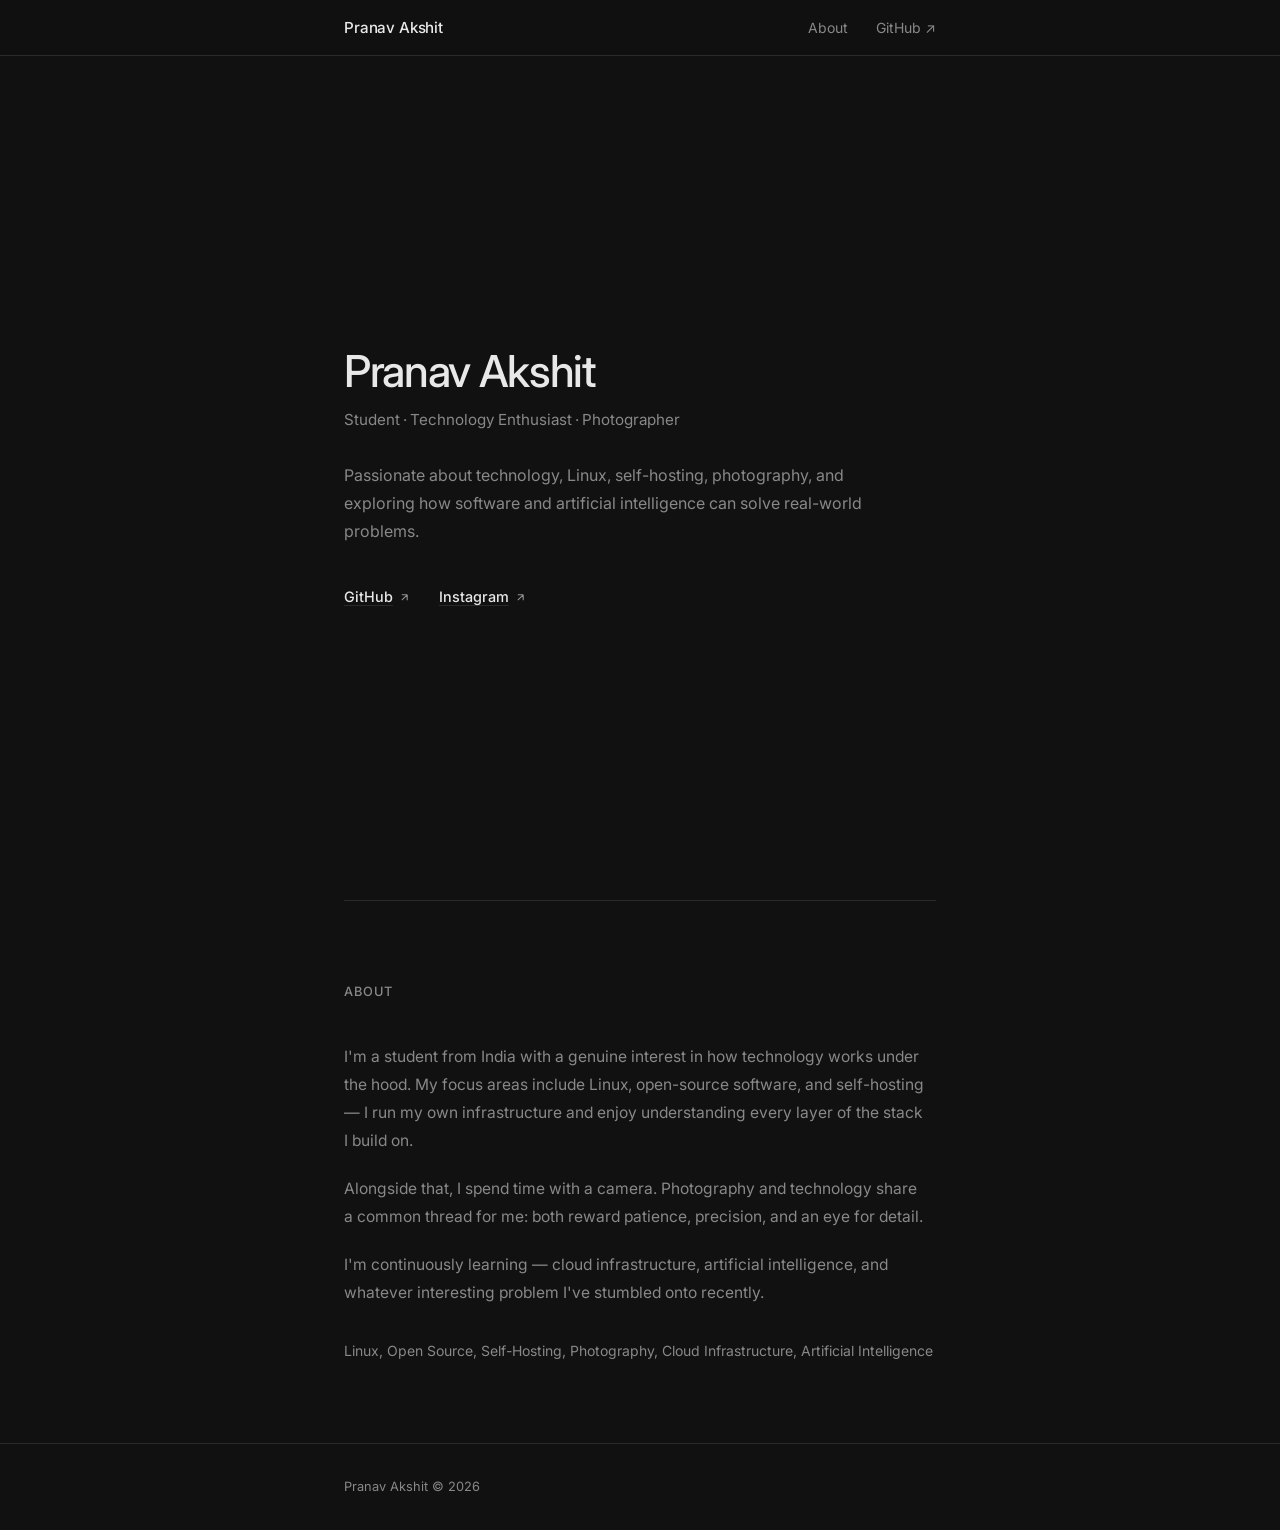
==== index.html @ 086fe7be "Initial commit" ====
<!DOCTYPE html>
<html lang="en">

<head>
  <meta charset="UTF-8" />
  <meta name="viewport" content="width=device-width, initial-scale=1.0" />

  <title>Pranav Akshit</title>
  <meta name="description"
    content="Student from India interested in technology, Linux, self-hosting, photography, and open-source software." />
  <meta name="author" content="Pranav Akshit" />
  <link rel="canonical" href="https://pranavakshit.in/" />

  <meta property="og:title" content="Pranav Akshit" />
  <meta property="og:description" content="Student · Technology Enthusiast · Photographer" />
  <meta property="og:type" content="website" />
  <meta property="og:url" content="https://pranavakshit.in/" />

  <meta name="theme-color" content="#111111" />

  <link rel="preconnect" href="https://fonts.googleapis.com" />
  <link rel="preconnect" href="https://fonts.gstatic.com" crossorigin />
  <link href="https://fonts.googleapis.com/css2?family=Inter:wght@400;500&display=swap" rel="stylesheet" />

  <link rel="stylesheet" href="style.css" />
</head>

<body>

  <a class="skip-link" href="#main">Skip to content</a>

  <header>
    <nav>
      <a href="#" class="wordmark">Pranav Akshit</a>
      <ul>
        <li><a href="#about">About</a></li>
        <li><a href="https://github.com/pranavakshit" target="_blank" rel="noopener noreferrer">GitHub ↗</a></li>
      </ul>
    </nav>
  </header>

  <main id="main">

    <section id="hero">
      <h1>Pranav Akshit</h1>
      <p class="subtitle">Student&thinsp;·&thinsp;Technology Enthusiast&thinsp;·&thinsp;Photographer</p>
      <p class="description">
        Passionate about technology, Linux, self-hosting, photography,
        and exploring how software and artificial intelligence can solve
        real-world problems.
      </p>
      <div class="links">
        <a href="https://github.com/pranavakshit" target="_blank" rel="noopener noreferrer" id="link-github">
          GitHub
          <svg viewBox="0 0 24 24" fill="none" stroke="currentColor" stroke-width="2" aria-hidden="true">
            <path d="M7 17L17 7M17 7H7M17 7v10" />
          </svg>
        </a>
        <a href="https://instagram.com/cam.pranavakshit.in" target="_blank" rel="noopener noreferrer"
          id="link-instagram">
          Instagram
          <svg viewBox="0 0 24 24" fill="none" stroke="currentColor" stroke-width="2" aria-hidden="true">
            <path d="M7 17L17 7M17 7H7M17 7v10" />
          </svg>
        </a>
      </div>
    </section>

    <section id="about">
      <h2>About</h2>
      <div class="about-body">
        <p>
          I'm a student from India with a genuine interest in how technology
          works under the hood. My focus areas include Linux, open-source software,
          and self-hosting — I run my own infrastructure and enjoy understanding
          every layer of the stack I build on.
        </p>
        <p>
          Alongside that, I spend time with a camera. Photography and technology
          share a common thread for me: both reward patience, precision, and an
          eye for detail.
        </p>
        <p>
          I'm continuously learning — cloud infrastructure, artificial intelligence,
          and whatever interesting problem I've stumbled onto recently.
        </p>
        <ul class="interests">
          <li>Linux</li>
          <li>Open Source</li>
          <li>Self-Hosting</li>
          <li>Photography</li>
          <li>Cloud Infrastructure</li>
          <li>Artificial Intelligence</li>
        </ul>
      </div>
    </section>

  </main>

  <footer>
    <p>Pranav Akshit &copy; <span id="year"></span> </p>
  </footer>

  <script src="script.js"></script>
</body>

</html>
---- style.css ----
/* -------------------------------------------------------
   style.css — pranavakshit.in
   ------------------------------------------------------- */

/* Custom properties */
:root {
  --bg:         #111111;
  --bg-raised:  #1a1a1a;
  --text:       #e8e8e8;
  --muted:      #888888;
  --border:     #2a2a2a;
  --accent:     #e8e8e8;   /* links/interactive — same as text, underline does the work */

  --font:       'Inter', -apple-system, BlinkMacSystemFont, 'Segoe UI', sans-serif;
  --max-w:      640px;
  --nav-h:      56px;
}

/* Reset */
*, *::before, *::after {
  box-sizing: border-box;
  margin: 0;
  padding: 0;
}

html {
  font-size: 16px;
  scroll-behavior: smooth;
  -webkit-font-smoothing: antialiased;
  -moz-osx-font-smoothing: grayscale;
}

body {
  font-family:      var(--font);
  font-size:        1rem;
  line-height:      1.7;
  color:            var(--text);
  background-color: var(--bg);
  overflow-x:       hidden;
}

img, svg { display: block; max-width: 100%; }
ul, ol   { list-style: none; }

@media (prefers-reduced-motion: reduce) {
  *, *::before, *::after {
    animation-duration: 0.01ms !important;
    transition-duration: 0.01ms !important;
  }
}

/* Skip link */
.skip-link {
  position: absolute;
  top: -100%;
  left: 1rem;
  padding: 0.4rem 0.8rem;
  background: var(--text);
  color: var(--bg);
  font-size: 0.85rem;
  z-index: 9999;
  border-radius: 4px;
}
.skip-link:focus { top: 1rem; }

/* -------------------------------------------------------
   Nav
   ------------------------------------------------------- */
header {
  position:      fixed;
  top:           0;
  left:          0;
  width:         100%;
  height:        var(--nav-h);
  z-index:       100;
  border-bottom: 1px solid var(--border);
  background:    rgba(17, 17, 17, 0.92);
  backdrop-filter: blur(8px);
  -webkit-backdrop-filter: blur(8px);
}

nav {
  display:         flex;
  align-items:     center;
  justify-content: space-between;
  max-width:       var(--max-w);
  margin-inline:   auto;
  padding-inline:  1.5rem;
  height:          100%;
}

.wordmark {
  font-size:   0.95rem;
  font-weight: 500;
  color:       var(--text);
  text-decoration: none;
  letter-spacing: -0.01em;
}

nav ul {
  display: flex;
  gap: 1.75rem;
}

nav ul a {
  font-size:       0.875rem;
  color:           var(--muted);
  text-decoration: none;
  transition:      color 150ms ease;
}

nav ul a:hover { color: var(--text); }

/* -------------------------------------------------------
   Layout
   ------------------------------------------------------- */
main {
  max-width:    var(--max-w);
  margin-inline: auto;
  padding-inline: 1.5rem;
}

section {
  padding-block: 5rem;
}

/* -------------------------------------------------------
   Hero
   ------------------------------------------------------- */
#hero {
  padding-top: calc(var(--nav-h) + 5rem);
  min-height:  100svh;
  display:     flex;
  flex-direction: column;
  justify-content: center;
}

h1 {
  font-size:      clamp(2rem, 5vw, 2.75rem);
  font-weight:    500;
  letter-spacing: -0.03em;
  line-height:    1.1;
  color:          var(--text);
  margin-bottom:  0.75rem;
}

.subtitle {
  font-size:     0.95rem;
  color:         var(--muted);
  margin-bottom: 1.75rem;
}

.description {
  font-size:     1rem;
  color:         var(--muted);
  line-height:   1.75;
  max-width:     52ch;
  margin-bottom: 2.5rem;
}

/* Inline arrow links */
.links {
  display: flex;
  gap: 1.75rem;
}

.links a {
  display:     inline-flex;
  align-items: center;
  gap:         0.3rem;
  font-size:   0.9rem;
  font-weight: 500;
  color:       var(--text);
  text-decoration: underline;
  text-underline-offset: 3px;
  text-decoration-color: var(--border);
  transition:  text-decoration-color 150ms ease, color 150ms ease;
}

.links a:hover {
  text-decoration-color: var(--muted);
}

.links a svg {
  width:  13px;
  height: 13px;
  opacity: 0.6;
  transition: opacity 150ms ease, transform 150ms ease;
}

.links a:hover svg {
  opacity: 1;
  transform: translate(1px, -1px);
}

/* -------------------------------------------------------
   About
   ------------------------------------------------------- */
#about {
  border-top: 1px solid var(--border);
}

h2 {
  font-size:      0.8rem;
  font-weight:    500;
  letter-spacing: 0.08em;
  text-transform: uppercase;
  color:          var(--muted);
  margin-bottom:  2.5rem;
}

.about-body p {
  font-size:     0.975rem;
  color:         var(--muted);
  line-height:   1.8;
  margin-bottom: 1.25rem;
  max-width:     58ch;
}

.about-body p:last-of-type {
  margin-bottom: 2rem;
}

/* Interests — plain comma list */
.interests {
  display:   flex;
  flex-wrap: wrap;
  gap:       0.25rem 0;
}

.interests li {
  font-size: 0.875rem;
  color:     var(--muted);
}

/* Comma separator between items using CSS, no JS needed */
.interests li:not(:last-child)::after {
  content: ',\00a0';
}

/* -------------------------------------------------------
   Footer
   ------------------------------------------------------- */
footer {
  border-top:    1px solid var(--border);
  padding-block: 2rem;
}

footer p {
  max-width:      var(--max-w);
  margin-inline:  auto;
  padding-inline: 1.5rem;
  font-size:      0.8rem;
  color:          var(--muted);
}

/* -------------------------------------------------------
   Fade-in on scroll
   ------------------------------------------------------- */
.fade-in {
  opacity:    0;
  transform:  translateY(12px);
  transition: opacity 0.5s ease, transform 0.5s ease;
}

.fade-in.visible {
  opacity:   1;
  transform: translateY(0);
}

/* -------------------------------------------------------
   Responsive
   ------------------------------------------------------- */
@media (max-width: 480px) {
  h1 { font-size: 1.85rem; }

  .links { gap: 1.25rem; }
}
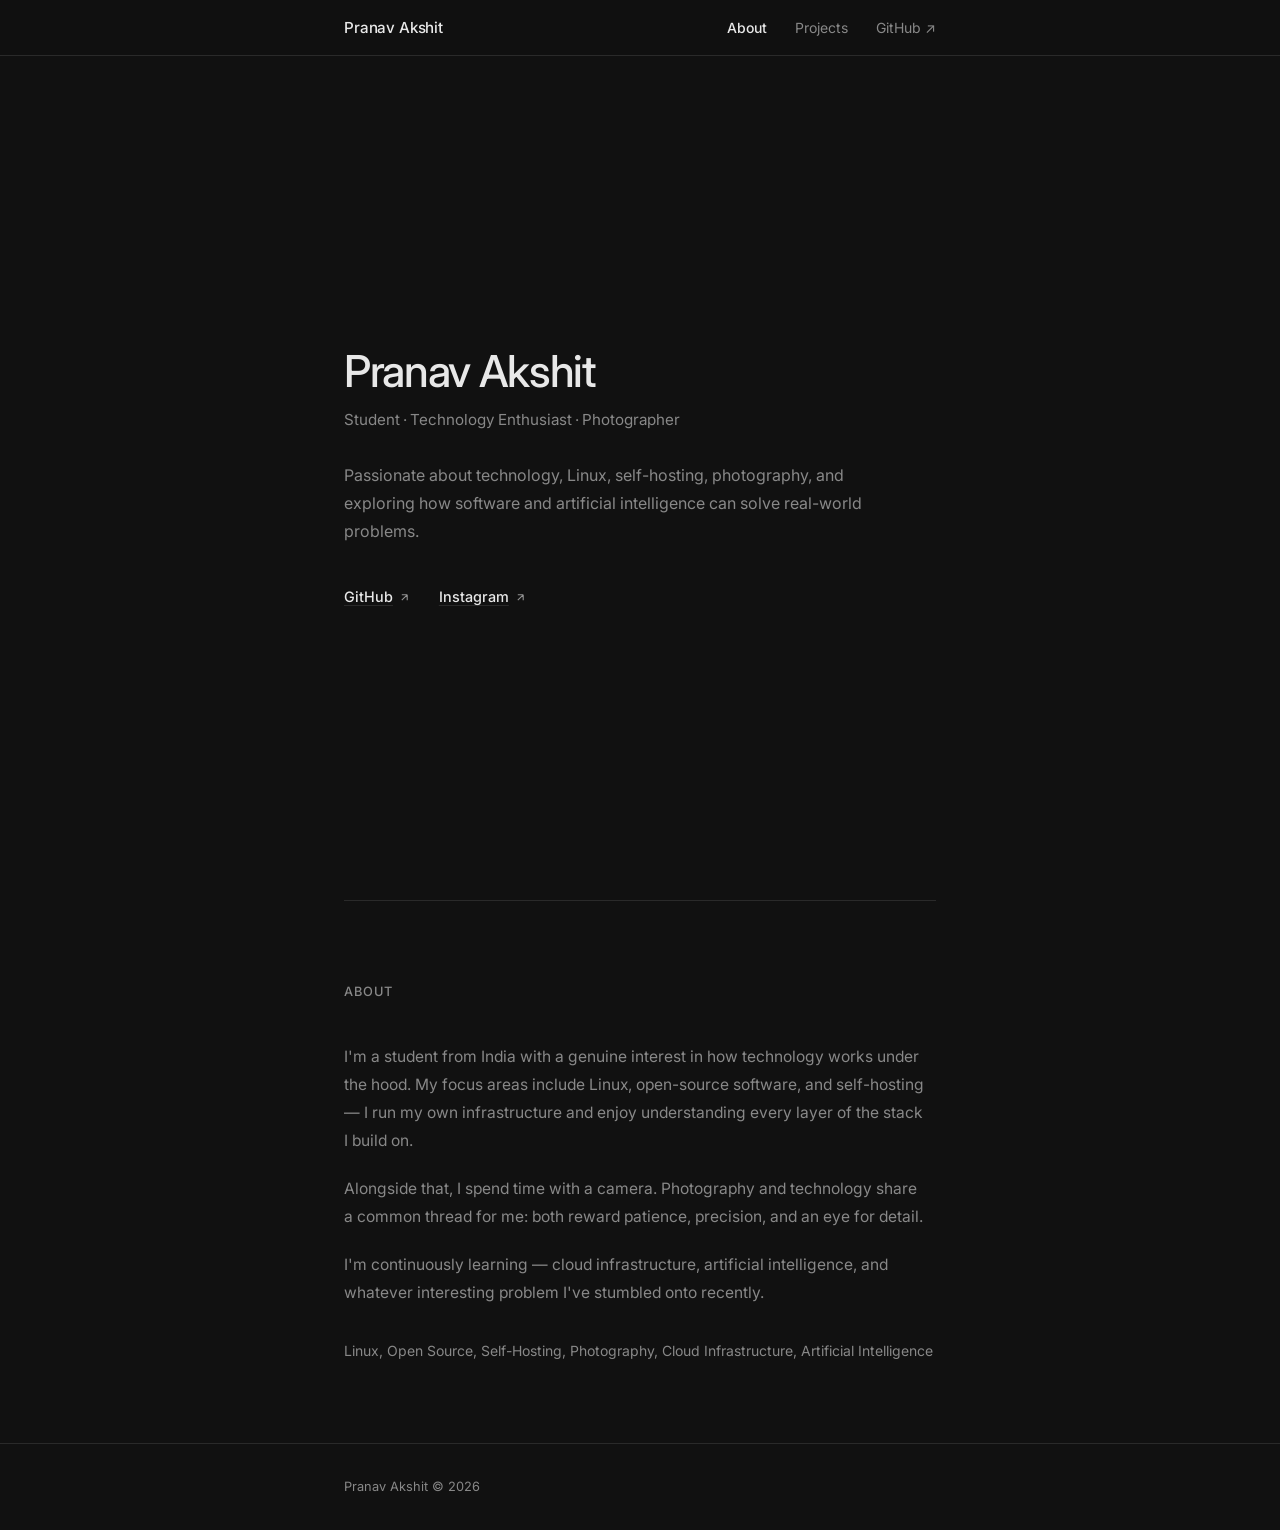
==== commit 191d4bbc: "Add premium Projects section with alternating layout and Case Studies" ====
--- a/index.html
+++ b/index.html
@@ -31,9 +31,10 @@
 
   <header>
     <nav>
-      <a href="#" class="wordmark">Pranav Akshit</a>
+      <a href="#/" class="wordmark">Pranav Akshit</a>
       <ul>
-        <li><a href="#about">About</a></li>
+        <li><a href="#/about" id="nav-about">About</a></li>
+        <li><a href="#/projects" id="nav-projects">Projects</a></li>
         <li><a href="https://github.com/pranavakshit" target="_blank" rel="noopener noreferrer">GitHub ↗</a></li>
       </ul>
     </nav>
@@ -41,64 +42,92 @@
 
   <main id="main">
 
-    <section id="hero">
-      <h1>Pranav Akshit</h1>
-      <p class="subtitle">Student&thinsp;·&thinsp;Technology Enthusiast&thinsp;·&thinsp;Photographer</p>
-      <p class="description">
-        Passionate about technology, Linux, self-hosting, photography,
-        and exploring how software and artificial intelligence can solve
-        real-world problems.
-      </p>
-      <div class="links">
-        <a href="https://github.com/pranavakshit" target="_blank" rel="noopener noreferrer" id="link-github">
-          GitHub
-          <svg viewBox="0 0 24 24" fill="none" stroke="currentColor" stroke-width="2" aria-hidden="true">
-            <path d="M7 17L17 7M17 7H7M17 7v10" />
-          </svg>
-        </a>
-        <a href="https://instagram.com/cam.pranavakshit.in" target="_blank" rel="noopener noreferrer"
-          id="link-instagram">
-          Instagram
-          <svg viewBox="0 0 24 24" fill="none" stroke="currentColor" stroke-width="2" aria-hidden="true">
-            <path d="M7 17L17 7M17 7H7M17 7v10" />
-          </svg>
-        </a>
+    <!-- HOME / ABOUT VIEW -->
+    <div id="view-home" class="route-view">
+      <section id="hero">
+        <h1>Pranav Akshit</h1>
+        <p class="subtitle">Student&thinsp;·&thinsp;Technology Enthusiast&thinsp;·&thinsp;Photographer</p>
+        <p class="description">
+          Passionate about technology, Linux, self-hosting, photography,
+          and exploring how software and artificial intelligence can solve
+          real-world problems.
+        </p>
+        <div class="links">
+          <a href="https://github.com/pranavakshit" target="_blank" rel="noopener noreferrer" id="link-github">
+            GitHub
+            <svg viewBox="0 0 24 24" fill="none" stroke="currentColor" stroke-width="2" aria-hidden="true">
+              <path d="M7 17L17 7M17 7H7M17 7v10" />
+            </svg>
+          </a>
+          <a href="https://instagram.com/cam.pranavakshit.in" target="_blank" rel="noopener noreferrer"
+            id="link-instagram">
+            Instagram
+            <svg viewBox="0 0 24 24" fill="none" stroke="currentColor" stroke-width="2" aria-hidden="true">
+              <path d="M7 17L17 7M17 7H7M17 7v10" />
+            </svg>
+          </a>
+        </div>
+      </section>
+
+      <section id="about">
+        <h2>About</h2>
+        <div class="about-body">
+          <p>
+            I'm a student from India with a genuine interest in how technology
+            works under the hood. My focus areas include Linux, open-source software,
+            and self-hosting — I run my own infrastructure and enjoy understanding
+            every layer of the stack I build on.
+          </p>
+          <p>
+            Alongside that, I spend time with a camera. Photography and technology
+            share a common thread for me: both reward patience, precision, and an
+            eye for detail.
+          </p>
+          <p>
+            I'm continuously learning — cloud infrastructure, artificial intelligence,
+            and whatever interesting problem I've stumbled onto recently.
+          </p>
+          <ul class="interests">
+            <li>Linux</li>
+            <li>Open Source</li>
+            <li>Self-Hosting</li>
+            <li>Photography</li>
+            <li>Cloud Infrastructure</li>
+            <li>Artificial Intelligence</li>
+          </ul>
+        </div>
+      </section>
+    </div>
+
+    <!-- PROJECTS LIST VIEW -->
+    <div id="view-projects" class="route-view" style="display: none;">
+      <section id="projects-intro">
+        <h1>Projects</h1>
+        <p class="subtitle">Engineering Showcase</p>
+        <p class="description">
+          A selection of engineering projects representing my work across backend engineering, 
+          cloud infrastructure, Android development, artificial intelligence, geospatial systems, 
+          and desktop applications.
+        </p>
+      </section>
+      <div id="projects-list-container">
+        <!-- Rendered dynamically -->
+        <div class="loading-placeholder">Loading projects...</div>
       </div>
-    </section>
+    </div>
 
-    <section id="about">
-      <h2>About</h2>
-      <div class="about-body">
-        <p>
-          I'm a student from India with a genuine interest in how technology
-          works under the hood. My focus areas include Linux, open-source software,
-          and self-hosting — I run my own infrastructure and enjoy understanding
-          every layer of the stack I build on.
-        </p>
-        <p>
-          Alongside that, I spend time with a camera. Photography and technology
-          share a common thread for me: both reward patience, precision, and an
-          eye for detail.
-        </p>
-        <p>
-          I'm continuously learning — cloud infrastructure, artificial intelligence,
-          and whatever interesting problem I've stumbled onto recently.
-        </p>
-        <ul class="interests">
-          <li>Linux</li>
-          <li>Open Source</li>
-          <li>Self-Hosting</li>
-          <li>Photography</li>
-          <li>Cloud Infrastructure</li>
-          <li>Artificial Intelligence</li>
-        </ul>
+    <!-- CASE STUDY VIEW -->
+    <div id="view-case-study" class="route-view" style="display: none;">
+      <div id="case-study-container">
+        <!-- Rendered dynamically -->
+        <div class="loading-placeholder">Loading case study...</div>
       </div>
-    </section>
+    </div>
 
   </main>
 
   <footer>
-    <p>Pranav Akshit &copy; <span id="year"></span> </p>
+    <p>Pranav Akshit &copy; <span id="year"></span></p>
   </footer>
 
   <script src="script.js"></script>
--- a/style.css
+++ b/style.css
@@ -115,7 +115,18 @@
    Layout
    ------------------------------------------------------- */
 main {
-  max-width:    var(--max-w);
+  width: 100%;
+  margin-inline: auto;
+}
+
+#view-home {
+  max-width: var(--max-w);
+  margin-inline: auto;
+  padding-inline: 1.5rem;
+}
+
+#view-projects, #view-case-study {
+  max-width: 960px;
   margin-inline: auto;
   padding-inline: 1.5rem;
 }
@@ -273,6 +284,562 @@
    ------------------------------------------------------- */
 @media (max-width: 480px) {
   h1 { font-size: 1.85rem; }
-
   .links { gap: 1.25rem; }
 }
+
+/* -------------------------------------------------------
+   Nav Active States
+   ------------------------------------------------------- */
+.active-nav {
+  color: var(--text) !important;
+  font-weight: 500;
+}
+.active-nav::after {
+  width: 100% !important;
+}
+
+/* -------------------------------------------------------
+   Common Projects & Case Studies Shared Styles
+   ------------------------------------------------------- */
+.loading-placeholder, .error-placeholder {
+  padding-block: 4rem;
+  text-align: center;
+  color: var(--muted);
+  font-family: monospace;
+  font-size: 0.9rem;
+  border: 1px dashed var(--border);
+  border-radius: 6px;
+}
+.error-placeholder {
+  color: #f87171;
+  border-color: rgba(248, 113, 113, 0.2);
+}
+
+.status-badge {
+  font-size: 0.7rem;
+  padding: 0.2rem 0.6rem;
+  border-radius: 12px;
+  font-weight: 500;
+  font-family: monospace;
+  border: 1px solid var(--border);
+  white-space: nowrap;
+}
+.badge-active-development {
+  color: #34d399;
+  border-color: rgba(52, 211, 153, 0.2);
+  background: rgba(52, 211, 153, 0.03);
+}
+.badge-completed {
+  color: #60a5fa;
+  border-color: rgba(96, 165, 250, 0.2);
+  background: rgba(96, 165, 250, 0.03);
+}
+.badge-academic-project {
+  color: #fb923c;
+  border-color: rgba(251, 146, 60, 0.2);
+  background: rgba(251, 146, 60, 0.03);
+}
+
+.tech-chip {
+  display: inline-block;
+  font-size: 0.725rem;
+  color: var(--muted);
+  border: 1px solid var(--border);
+  padding: 0.15rem 0.5rem;
+  border-radius: 4px;
+  font-family: monospace;
+  margin-right: 0.4rem;
+  margin-bottom: 0.4rem;
+  background: var(--bg-raised);
+}
+
+.sub-h {
+  font-size: 0.85rem;
+  font-weight: 500;
+  letter-spacing: 0.05em;
+  text-transform: uppercase;
+  color: var(--text);
+  margin-top: 1.5rem;
+  margin-bottom: 0.5rem;
+}
+
+/* -------------------------------------------------------
+   Projects List View
+   ------------------------------------------------------- */
+#projects-intro {
+  padding-top: calc(var(--nav-h) + 4rem);
+  padding-bottom: 3rem;
+  border-bottom: 1px solid var(--border);
+  margin-bottom: 4rem;
+}
+
+.project-row {
+  display: flex;
+  gap: 3.5rem;
+  margin-bottom: 6rem;
+  align-items: stretch;
+}
+.layout-normal {
+  flex-direction: row;
+}
+.layout-reverse {
+  flex-direction: row-reverse;
+}
+
+.project-visual {
+  flex: 1.1;
+  min-width: 320px;
+  background: var(--bg-raised);
+  border: 1px solid var(--border);
+  border-radius: 6px;
+  display: flex;
+  align-items: center;
+  justify-content: center;
+  padding: 1.5rem;
+  position: relative;
+  overflow: hidden;
+}
+.visual-wrapper {
+  width: 100%;
+  max-width: 360px;
+}
+.diagram-svg {
+  width: 100%;
+  height: auto;
+  display: block;
+}
+
+.project-details {
+  flex: 1.3;
+  display: flex;
+  flex-direction: column;
+  justify-content: center;
+}
+
+.project-header-row {
+  display: flex;
+  align-items: center;
+  justify-content: space-between;
+  gap: 1rem;
+  margin-bottom: 0.5rem;
+}
+.project-title {
+  font-size: 1.35rem;
+  font-weight: 500;
+  letter-spacing: -0.02em;
+  color: var(--text);
+}
+.project-tagline {
+  font-size: 0.95rem;
+  color: var(--muted);
+  margin-bottom: 1rem;
+  line-height: 1.6;
+}
+.project-chips {
+  margin-bottom: 1.25rem;
+}
+.project-body p {
+  font-size: 0.9rem;
+  color: var(--muted);
+  line-height: 1.65;
+  margin-bottom: 1rem;
+}
+.highlights-list {
+  padding-left: 1rem;
+  margin-bottom: 1.25rem;
+}
+.highlights-list li {
+  font-size: 0.85rem;
+  color: var(--muted);
+  margin-bottom: 0.4rem;
+  list-style: square;
+}
+.arch-summary {
+  font-family: monospace;
+  font-size: 0.825rem !important;
+  background: var(--bg-raised);
+  border-left: 2px solid var(--border);
+  padding: 0.6rem 0.8rem;
+  border-radius: 0 4px 4px 0;
+  color: var(--muted);
+}
+
+.repo-meta {
+  display: flex;
+  flex-wrap: wrap;
+  gap: 0.8rem 1.2rem;
+  font-size: 0.75rem;
+  color: var(--muted);
+  border-top: 1px dashed var(--border);
+  border-bottom: 1px dashed var(--border);
+  padding-block: 0.6rem;
+  margin-block: 1.25rem;
+  font-family: monospace;
+}
+.meta-item {
+  display: inline-flex;
+  gap: 0.35rem;
+}
+.meta-label {
+  opacity: 0.6;
+}
+.meta-value {
+  color: var(--text);
+}
+
+.project-actions {
+  display: flex;
+  gap: 0.85rem;
+  flex-wrap: wrap;
+  margin-top: auto;
+}
+
+/* Custom premium button designs */
+.btn {
+  display: inline-flex;
+  align-items: center;
+  gap: 0.4rem;
+  font-size: 0.8rem;
+  font-weight: 500;
+  padding: 0.4rem 0.85rem;
+  border-radius: 4px;
+  text-decoration: none;
+  cursor: pointer;
+  transition: all 150ms ease;
+}
+.btn-explore {
+  background: var(--text);
+  color: var(--bg);
+}
+.btn-explore:hover {
+  opacity: 0.9;
+}
+.btn-github {
+  border: 1px solid var(--border);
+  color: var(--text);
+}
+.btn-github:hover {
+  border-color: var(--muted);
+}
+.btn-github svg {
+  width: 12px;
+  height: 12px;
+  opacity: 0.7;
+  transition: transform 150ms ease;
+}
+.btn-github:hover svg {
+  transform: translate(1px, -1px);
+}
+.btn-demo {
+  border: 1px dashed var(--border);
+  color: var(--muted);
+}
+.btn-demo:hover {
+  border-color: var(--muted);
+  color: var(--text);
+}
+
+.github-view-more {
+  text-align: center;
+  border-top: 1px solid var(--border);
+  padding-block: 5rem 3rem;
+  margin-top: 3rem;
+  max-width: var(--max-w);
+  margin-inline: auto;
+}
+.github-view-more h3 {
+  font-size: 1.35rem;
+  font-weight: 500;
+  letter-spacing: -0.02em;
+  margin-bottom: 0.5rem;
+}
+.github-view-more p {
+  font-size: 0.9rem;
+  color: var(--muted);
+  margin-bottom: 1.5rem;
+  margin-inline: auto;
+}
+.btn-view-more {
+  border: 1px solid var(--border);
+  padding: 0.5rem 1.25rem;
+  font-size: 0.875rem;
+}
+.btn-view-more:hover {
+  border-color: var(--muted);
+}
+.btn-view-more svg {
+  width: 13px;
+  height: 13px;
+}
+
+/* -------------------------------------------------------
+   Case Study View
+   ------------------------------------------------------- */
+.case-study-layout {
+  padding-top: calc(var(--nav-h) + 2rem);
+  padding-bottom: 5rem;
+}
+.case-study-nav {
+  margin-bottom: 1.5rem;
+}
+.back-link {
+  font-size: 0.85rem;
+  color: var(--muted);
+  text-decoration: none;
+  transition: color 150ms;
+}
+.back-link:hover {
+  color: var(--text);
+}
+
+.case-study-header {
+  border-bottom: 1px solid var(--border);
+  padding-bottom: 2rem;
+  margin-bottom: 3rem;
+}
+.case-study-header h1 {
+  font-size: 2.25rem;
+  margin-bottom: 0.5rem;
+  font-weight: 500;
+  letter-spacing: -0.03em;
+}
+.case-study-header .tagline {
+  font-size: 1.1rem;
+  color: var(--muted);
+  margin-bottom: 1rem;
+  line-height: 1.6;
+}
+.iocl-note {
+  font-size: 0.775rem;
+  font-style: italic;
+  color: var(--muted);
+  margin-block: 0.5rem 1rem;
+  border-left: 2px solid #eab308;
+  padding-left: 0.6rem;
+}
+
+.case-study-grid {
+  display: grid;
+  grid-template-columns: 200px 1fr;
+  gap: 3.5rem;
+  align-items: flex-start;
+}
+
+.case-study-sidebar {
+  position: sticky;
+  top: calc(var(--nav-h) + 2rem);
+}
+.sidebar-nav ul {
+  display: flex;
+  flex-direction: column;
+  gap: 0.8rem;
+}
+.sidebar-nav li {
+  list-style: none;
+}
+.sidebar-nav a {
+  font-size: 0.8rem;
+  color: var(--muted);
+  text-decoration: none;
+  transition: all 150ms ease;
+  display: block;
+  border-left: 2px solid transparent;
+  padding-left: 0.75rem;
+}
+.sidebar-nav a:hover {
+  color: var(--text);
+}
+.sidebar-nav a.active {
+  color: var(--text);
+  font-weight: 500;
+  border-left-color: var(--text);
+}
+
+.case-study-content {
+  max-width: 640px;
+}
+.content-section {
+  margin-bottom: 4.5rem;
+  scroll-margin-top: calc(var(--nav-h) + 2.5rem);
+}
+.content-section h3 {
+  font-size: 1.15rem;
+  font-weight: 500;
+  letter-spacing: -0.01em;
+  border-bottom: 1px solid var(--border);
+  padding-bottom: 0.4rem;
+  margin-bottom: 1.25rem;
+  color: var(--text);
+}
+.content-section p {
+  font-size: 0.925rem;
+  color: var(--muted);
+  line-height: 1.75;
+  margin-bottom: 1.25rem;
+}
+
+.case-study-visual {
+  background: var(--bg-raised);
+  border: 1px solid var(--border);
+  border-radius: 6px;
+  padding: 1.5rem;
+  margin-block: 1.5rem 0.5rem;
+  display: flex;
+  justify-content: center;
+}
+.visual-caption {
+  font-size: 0.75rem;
+  color: var(--muted);
+  opacity: 0.7;
+  text-align: center;
+  margin-bottom: 1.5rem;
+  font-style: italic;
+}
+
+.features-list {
+  padding-left: 1.25rem;
+  margin-bottom: 1.5rem;
+}
+.features-list li {
+  font-size: 0.9rem;
+  color: var(--muted);
+  margin-bottom: 0.5rem;
+  list-style: square;
+  line-height: 1.65;
+}
+
+.decision-block, .challenge-block {
+  background: var(--bg-raised);
+  border: 1px solid var(--border);
+  border-radius: 6px;
+  padding: 1.2rem 1.4rem;
+  margin-bottom: 1.25rem;
+}
+.decision-block h5, .challenge-block h5 {
+  font-size: 0.95rem;
+  font-weight: 500;
+  margin-bottom: 0.5rem;
+  color: var(--text);
+}
+.decision-block p, .challenge-block p {
+  font-size: 0.875rem;
+  line-height: 1.6;
+  margin-bottom: 0;
+}
+
+.timeline-list {
+  margin-bottom: 1.5rem;
+}
+.timeline-list li {
+  position: relative;
+  padding-left: 1.5rem;
+  margin-bottom: 0.8rem;
+  font-size: 0.875rem;
+  color: var(--muted);
+  list-style: none;
+  line-height: 1.5;
+}
+.timeline-list li .bullet {
+  position: absolute;
+  left: 0;
+  top: 0.45rem;
+  width: 6px;
+  height: 6px;
+  border-radius: 50%;
+  background: var(--border);
+}
+.roadmap-list li .bullet {
+  background: #34d399; /* Green bullets for roadmap goals */
+}
+
+.case-study-footer-actions {
+  border-top: 1px solid var(--border);
+  padding-top: 3rem;
+  display: flex;
+  gap: 1rem;
+  flex-wrap: wrap;
+}
+.btn-github-large, .btn-demo-large {
+  padding: 0.6rem 1.5rem;
+  font-size: 0.875rem;
+  border-radius: 4px;
+}
+.btn-github-large {
+  background: var(--text);
+  color: var(--bg);
+}
+.btn-github-large:hover {
+  opacity: 0.9;
+}
+.btn-demo-large {
+  border: 1px solid var(--border);
+  color: var(--text);
+}
+.btn-demo-large:hover {
+  border-color: var(--muted);
+}
+
+/* -------------------------------------------------------
+   Responsive Media Queries for Projects & Case Studies
+   ------------------------------------------------------- */
+@media (max-width: 900px) {
+  .project-row {
+    flex-direction: column !important;
+    gap: 2rem;
+    margin-bottom: 4.5rem;
+  }
+  .project-visual {
+    width: 100%;
+    min-width: unset;
+    height: 200px;
+    padding: 1rem;
+  }
+  .project-details {
+    width: 100%;
+  }
+  
+  .case-study-grid {
+    grid-template-columns: 1fr !important;
+    gap: 2.5rem;
+  }
+  .case-study-sidebar {
+    display: none; /* Hide sticky outline sidebar on tablet/mobile for simplification */
+  }
+  .case-study-content {
+    max-width: 100%;
+  }
+}
+
+@media (max-width: 600px) {
+  #projects-intro {
+    padding-top: calc(var(--nav-h) + 2.5rem);
+    margin-bottom: 2.5rem;
+  }
+  .project-header-row {
+    flex-direction: column;
+    align-items: flex-start;
+    gap: 0.35rem;
+  }
+  .status-badge {
+    align-self: flex-start;
+  }
+  .project-actions, .case-study-footer-actions {
+    flex-direction: column;
+    gap: 0.65rem;
+    width: 100%;
+  }
+  .btn {
+    width: 100%;
+    justify-content: center;
+  }
+  
+  .case-study-header h1 {
+    font-size: 1.75rem;
+  }
+  .header-main-row {
+    flex-direction: column;
+    align-items: flex-start;
+    gap: 0.5rem;
+  }
+}
+
